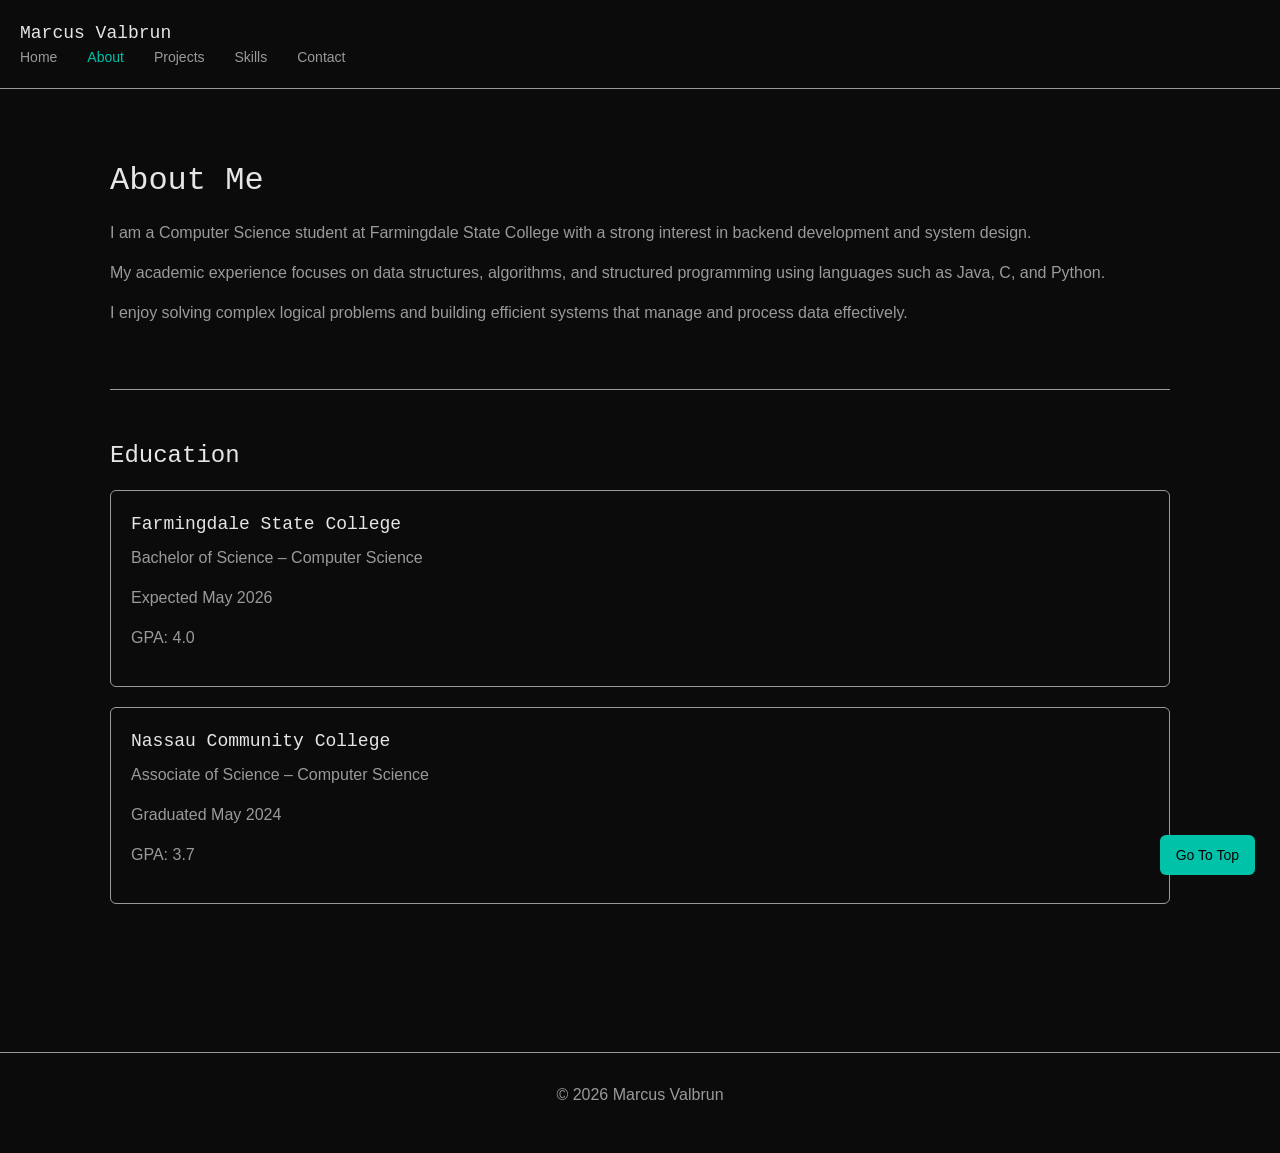
==== about.html @ 6ffaa1a3 "Add files via upload" ====
<!DOCTYPE html>
<html lang="en">
<head>
<meta charset="UTF-8">
<meta name="viewport" content="width=device-width, initial-scale=1.0">
<title>About | Marcus Valbrun</title>
<link rel="stylesheet" href="css/styles.css">
</head>

<body>

<header>
<nav class="top-nav">

<a href="index.html" class="nav-logo">Marcus Valbrun</a>

<div class="nav-links">
<a href="index.html">Home</a>
<a href="about.html" class="active">About</a>
<a href="projects.html">Projects</a>
<a href="skills.html">Skills</a>
<a href="contact.html">Contact</a>
</div>

</nav>
</header>

<main class="container">

<section class="section">

<h1>About Me</h1>

<p>
I am a Computer Science student at Farmingdale State College with a strong
interest in backend development and system design.
</p>

<p>
My academic experience focuses on data structures, algorithms, and
structured programming using languages such as Java, C, and Python.
</p>

<p>
I enjoy solving complex logical problems and building efficient systems
that manage and process data effectively.
</p>

</section>

<section class="section">

<h2>Education</h2>

<div class="card">

<h3>Farmingdale State College</h3>

<p>Bachelor of Science – Computer Science</p>

<p>Expected May 2026</p>

<p>GPA: 4.0</p>

</div>

<div class="card">

<h3>Nassau Community College</h3>

<p>Associate of Science – Computer Science</p>

<p>Graduated May 2024</p>

<p>GPA: 3.7</p>

</div>

</section>

</main>

<footer class="footer">

<p>© 2026 Marcus Valbrun</p>

</footer>

<button id="topBtn">Go To Top</button>
<script src="js/script.js"></script>
</body>
</html>
---- css/styles.css ----
/* =========================================
   MARCUS VALBRUN PORTFOLIO DESIGN SYSTEM
   Adapted from Figma wireframe
========================================= */

/* ---------- DESIGN TOKENS ---------- */

:root {

  --background:#0B0B0B;
  --foreground:#E6E6E6;

  --accent:#00C2A8;
  --muted:#9A9A9A;

  --border:#9A9A9A;

  --radius:6px;

  --container-width:1100px;

  --spacing-sm:8px;
  --spacing-md:16px;
  --spacing-lg:32px;
  --spacing-xl:48px;
}

/* Light Mode */

.light-mode{
--background:#ffffff;
--text:#111111;
--muted:#555555;
--border:#dddddd;
--accent:#00C2A8;
}


/* ---------- RESET ---------- */

*{
margin:0;
padding:0;
box-sizing:border-box;
}

body{

background:var(--background);
color:var(--foreground);

font-family:
-apple-system,
BlinkMacSystemFont,
"Segoe UI",
Roboto,
Helvetica,
Arial,
sans-serif;

line-height:1.5;
}


/* ---------- TYPOGRAPHY ---------- */

h1,h2,h3{

font-family:
ui-monospace,
"Cascadia Code",
"Source Code Pro",
Menlo,
Consolas,
monospace;

font-weight:500;

}

h1{
font-size:32px;
margin-bottom:var(--spacing-md);
}

h2{
font-size:24px;
margin-bottom:var(--spacing-md);
}

h3{
font-size:18px;
margin-bottom:var(--spacing-sm);
}

p{
color:var(--muted);
margin-bottom:var(--spacing-md);
}


/* ---------- LINKS ---------- */

a{
color:inherit;
text-decoration:none;
}

a:hover{
color:var(--accent);
}


/* ---------- LAYOUT ---------- */

.container{

max-width:var(--container-width);
margin:auto;

padding:20px;

}

.section{

padding:var(--spacing-xl) 0;
border-bottom:1px solid var(--border);

}

.section:last-child{
border-bottom:none;
}


/* ---------- NAVBAR ---------- */

.top-nav{

border-bottom:1px solid var(--border);
padding:20px;

}

.nav-content{

display:flex;
justify-content:space-between;
align-items:center;

max-width:var(--container-width);
margin:auto;

}

.nav-logo{

font-family:monospace;
font-size:18px;

}

.nav-links{

display:flex;
gap:30px;

}

.nav-links a{

font-size:14px;
color:var(--muted);

}

.nav-links a.active{

color:var(--accent);

}


/* ---------- BUTTONS ---------- */

.button-group{
display:flex;
gap:15px;
margin-top:20px;
}

.btn-primary{

background:var(--accent);
color:#000;

padding:12px 22px;

border-radius:var(--radius);

font-size:14px;

border:none;

cursor:pointer;

}

.btn-primary:hover{

background:#00a890;

}

.btn-secondary{

border:1px solid var(--foreground);
padding:12px 22px;

border-radius:var(--radius);

font-size:14px;

}

.btn-secondary:hover{

background:#111;

}


/* ---------- TAGS ---------- */

.tag-container{

display:flex;
flex-wrap:wrap;
gap:10px;

}

.tag{

border:1px solid var(--border);

padding:6px 10px;

font-size:13px;

border-radius:var(--radius);

}


/* ---------- PROJECT CARDS ---------- */

.project-card{

border:1px solid var(--border);

padding:25px;

margin-bottom:25px;

border-radius:var(--radius);

transition:0.2s;

}

.project-card:hover{

border-color:var(--accent);

}

.tech{

font-size:13px;
color:var(--accent);

margin-top:10px;

}


/* ---------- CARDS ---------- */

.card{

border:1px solid var(--border);

padding:20px;

border-radius:var(--radius);

margin-bottom:20px;

}


/* ---------- CONTACT FORM ---------- */

.contact-form{

display:flex;
flex-direction:column;

gap:15px;

max-width:500px;

}

input, textarea{

background:transparent;

border:1px solid var(--border);

padding:10px;

color:var(--foreground);

border-radius:var(--radius);

}

input:focus,
textarea:focus{

outline:none;
border-color:var(--accent);

}


/* ---------- FOOTER ---------- */

.footer{

border-top:1px solid var(--border);

margin-top:60px;

padding:30px;

text-align:center;

}

.footer-links{

margin-top:10px;

display:flex;
justify-content:center;
gap:20px;

}

.footer-links a{

font-size:14px;
color:var(--muted);

}

.footer-links a:hover{

color:var(--accent);

}

/* ---------- Top Button ---------- */

#topBtn {

position: fixed;
bottom: 25px;
right: 25px;

background: var(--accent);
color: black;

border: none;
padding: 12px 16px;

font-size: 14px;

border-radius: 6px;

cursor: pointer;

z-index: 1000;

}

#topBtn:hover{
opacity:0.8;
}

/* ---------- RESPONSIVE ---------- */

@media(max-width:768px){

.nav-links{
gap:15px;
}

.button-group{
flex-direction:column;
}

}
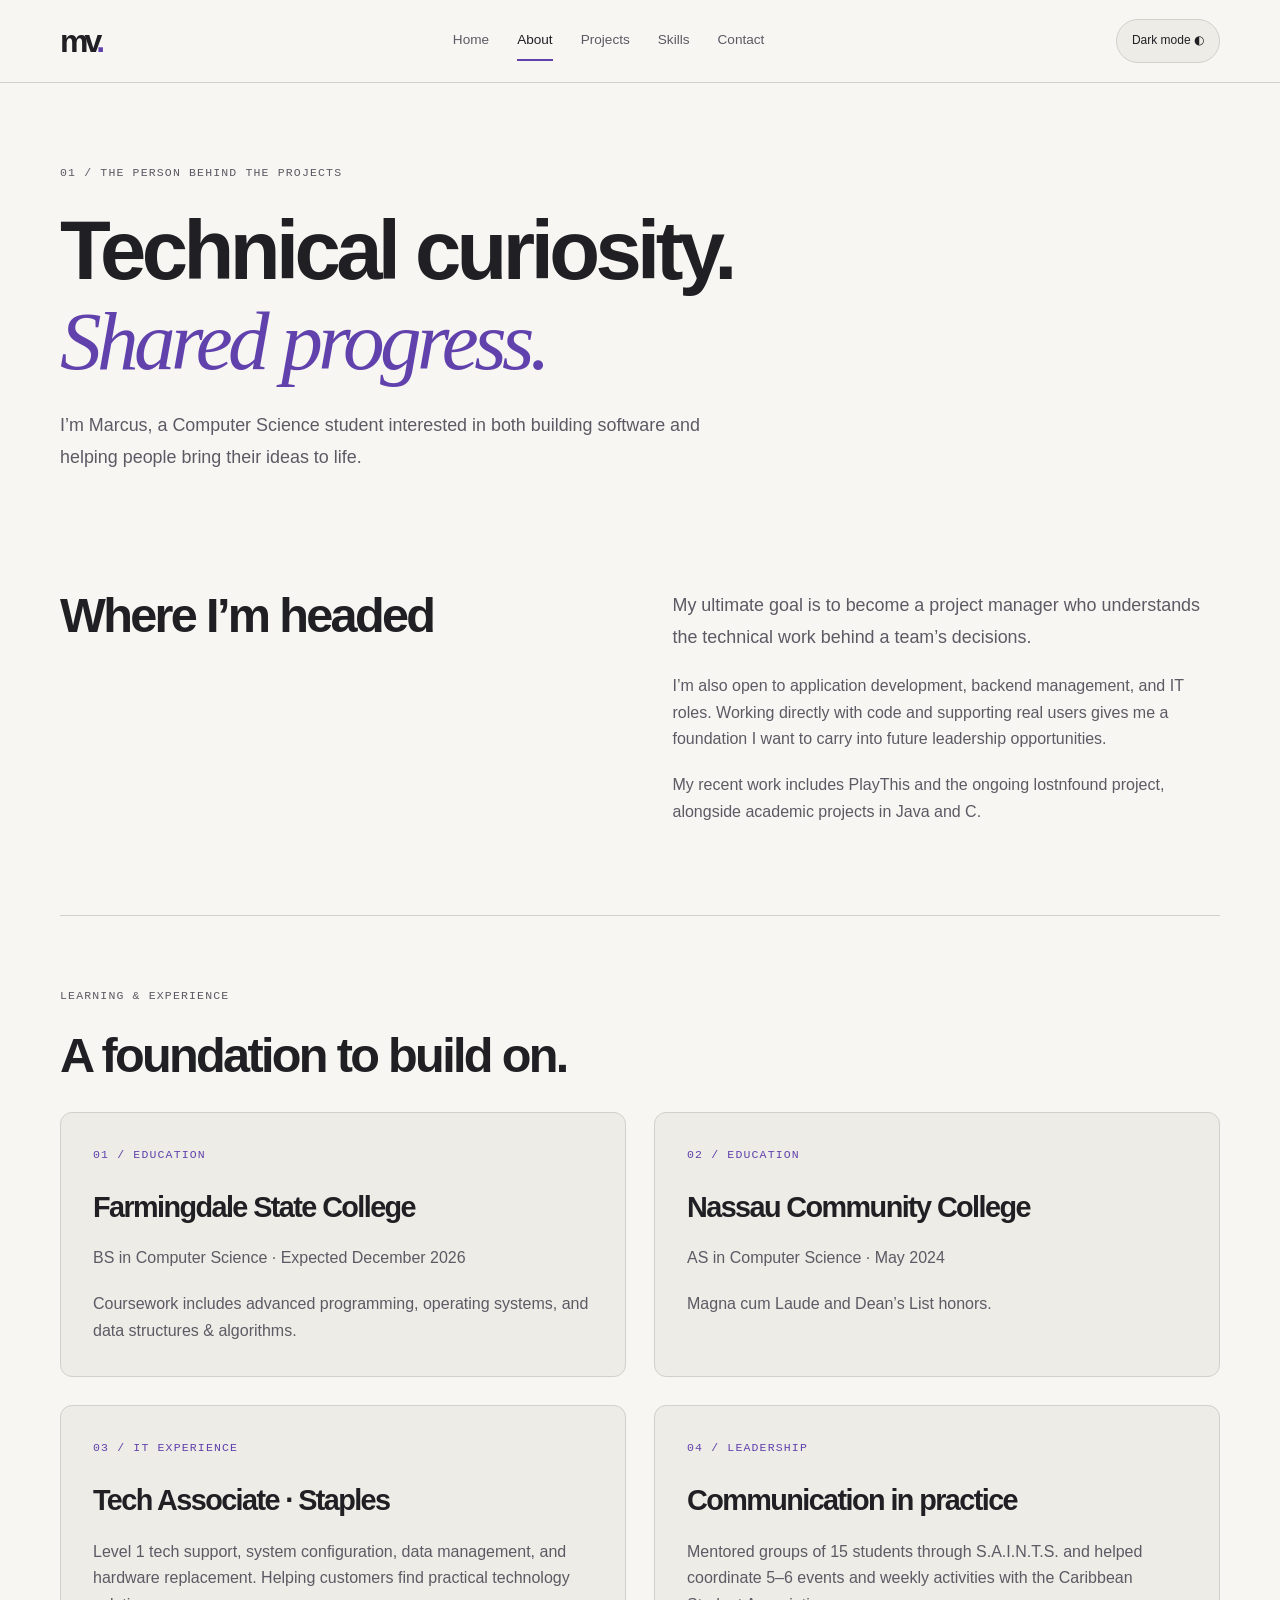
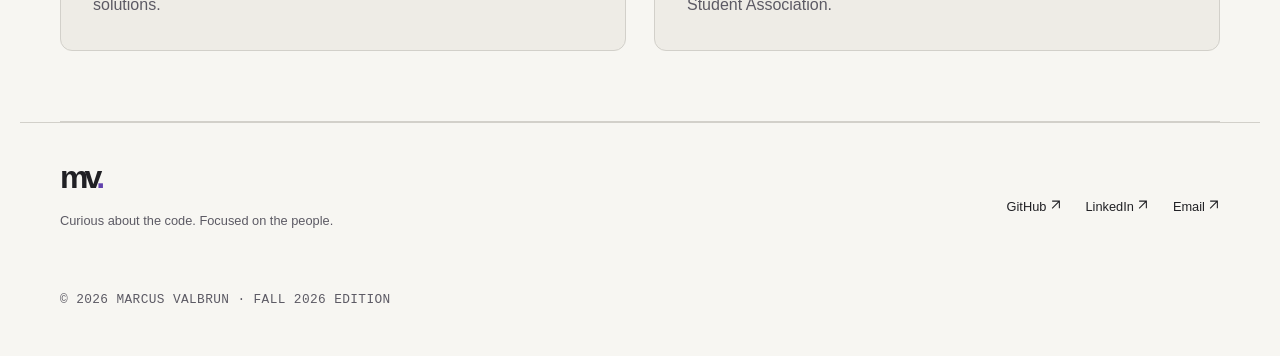
==== commit 004c4096: "Refresh portfolio for Fall 2026 midsemester project" ====
--- a/about.html
+++ b/about.html
@@ -1,92 +1,133 @@
-<!DOCTYPE html>
+<!doctype html>
 <html lang="en">
-<head>
-<meta charset="UTF-8">
-<meta name="viewport" content="width=device-width, initial-scale=1.0">
-<title>About | Marcus Valbrun</title>
-<link rel="stylesheet" href="css/styles.css">
-</head>
-
-<body>
-
-<header>
-<nav class="top-nav">
-
-<a href="index.html" class="nav-logo">Marcus Valbrun</a>
-
-<div class="nav-links">
-<a href="index.html">Home</a>
-<a href="about.html" class="active">About</a>
-<a href="projects.html">Projects</a>
-<a href="skills.html">Skills</a>
-<a href="contact.html">Contact</a>
-</div>
-
-</nav>
-</header>
-
-<main class="container">
-
-<section class="section">
-
-<h1>About Me</h1>
-
-<p>
-I am a Computer Science student at Farmingdale State College with a strong
-interest in backend development and system design.
-</p>
-
-<p>
-My academic experience focuses on data structures, algorithms, and
-structured programming using languages such as Java, C, and Python.
-</p>
-
-<p>
-I enjoy solving complex logical problems and building efficient systems
-that manage and process data effectively.
-</p>
-
-</section>
-
-<section class="section">
-
-<h2>Education</h2>
-
-<div class="card">
-
-<h3>Farmingdale State College</h3>
-
-<p>Bachelor of Science – Computer Science</p>
-
-<p>Expected May 2026</p>
-
-<p>GPA: 4.0</p>
-
-</div>
-
-<div class="card">
-
-<h3>Nassau Community College</h3>
-
-<p>Associate of Science – Computer Science</p>
-
-<p>Graduated May 2024</p>
-
-<p>GPA: 3.7</p>
-
-</div>
-
-</section>
-
-</main>
-
-<footer class="footer">
-
-<p>© 2026 Marcus Valbrun</p>
-
-</footer>
-
-<button id="topBtn">Go To Top</button>
-<script src="js/script.js"></script>
-</body>
-</html>+  <head>
+    <meta charset="UTF-8" />
+    <meta name="viewport" content="width=device-width, initial-scale=1" />
+    <meta
+      name="description"
+      content="Marcus Valbrun — Computer Science student, aspiring project manager, and developer open to application development, backend leadership, and IT opportunities."
+    />
+    <title>About | Marcus Valbrun</title>
+    <script src="js/theme.js"></script>
+    <link rel="stylesheet" href="css/styles.css" />
+    <script src="js/script.js" defer></script>
+  </head>
+  <body>
+    <a class="skip-link" href="#main">Skip to content</a>
+    <header class="site-header">
+      <nav class="nav-wrap" aria-label="Main navigation">
+        <a class="brand" href="index.html" aria-label="Marcus Valbrun home"
+          >mv<span>.</span></a
+        >
+        <div class="nav-links">
+          <a href="index.html">Home</a
+          ><a href="about.html" aria-current="page">About</a
+          ><a href="projects.html">Projects</a><a href="skills.html">Skills</a
+          ><a href="contact.html">Contact</a>
+        </div>
+        <button
+          class="theme-toggle"
+          type="button"
+          aria-label="Switch color theme"
+          hidden
+        >
+          Light mode <span aria-hidden="true">◐</span>
+        </button>
+      </nav>
+    </header>
+    <main id="main" class="container">
+      <section class="page-intro">
+        <p class="eyebrow">01 / The person behind the projects</p>
+        <h1>
+          Technical curiosity.<br /><span class="accent-word"
+            >Shared progress.</span
+          >
+        </h1>
+        <p class="lead">
+          I’m Marcus, a Computer Science student interested in both building
+          software and helping people bring their ideas to life.
+        </p>
+      </section>
+      <section class="section two-column">
+        <h2>Where I’m headed</h2>
+        <div>
+          <p class="lead">
+            My ultimate goal is to become a project manager who understands the
+            technical work behind a team’s decisions.
+          </p>
+          <p>
+            I’m also open to application development, backend management, and IT
+            roles. Working directly with code and supporting real users gives me
+            a foundation I want to carry into future leadership opportunities.
+          </p>
+          <p>
+            My recent work includes PlayThis and the ongoing lostnfound project,
+            alongside academic projects in Java and C.
+          </p>
+        </div>
+      </section>
+      <section class="section">
+        <p class="eyebrow">Learning &amp; experience</p>
+        <h2>A foundation to build on.</h2>
+        <div class="detail-grid">
+          <article class="card">
+            <span class="card-number">01 / Education</span>
+            <h3>Farmingdale State College</h3>
+            <p>BS in Computer Science · Expected December 2026</p>
+            <p>
+              Coursework includes advanced programming, operating systems, and
+              data structures &amp; algorithms.
+            </p>
+          </article>
+          <article class="card">
+            <span class="card-number">02 / Education</span>
+            <h3>Nassau Community College</h3>
+            <p>AS in Computer Science · May 2024</p>
+            <p>Magna cum Laude and Dean’s List honors.</p>
+          </article>
+          <article class="card">
+            <span class="card-number">03 / IT experience</span>
+            <h3>Tech Associate · Staples</h3>
+            <p>
+              Level 1 tech support, system configuration, data management, and
+              hardware replacement. Helping customers find practical technology
+              solutions.
+            </p>
+          </article>
+          <article class="card">
+            <span class="card-number">04 / Leadership</span>
+            <h3>Communication in practice</h3>
+            <p>
+              Mentored groups of 15 students through S.A.I.N.T.S. and helped
+              coordinate 5–6 events and weekly activities with the Caribbean
+              Student Association.
+            </p>
+          </article>
+        </div>
+      </section>
+    </main>
+    <footer class="footer container">
+      <div>
+        <a class="brand" href="index.html">mv<span>.</span></a>
+        <p>Curious about the code. Focused on the people.</p>
+      </div>
+      <div class="footer-links">
+        <a href="https://github.com/visionarymarc"
+          >GitHub
+          <svg class="arrow-icon" viewBox="0 0 16 16" aria-hidden="true">
+            <path d="M3 13 13 3M3 3h10v10" /></svg></a
+        ><a href="https://www.linkedin.com/in/marcus-valbrun-477127210/"
+          >LinkedIn
+          <svg class="arrow-icon" viewBox="0 0 16 16" aria-hidden="true">
+            <path d="M3 13 13 3M3 3h10v10" /></svg></a
+        ><a href="mailto:valbrunmarcus@gmail.com"
+          >Email
+          <svg class="arrow-icon" viewBox="0 0 16 16" aria-hidden="true">
+            <path d="M3 13 13 3M3 3h10v10" /></svg
+        ></a>
+      </div>
+      <p class="fine-print">© 2026 Marcus Valbrun · Fall 2026 edition</p>
+    </footer>
+    <button id="topBtn" type="button" aria-label="Back to top" hidden>↑</button>
+  </body>
+</html>
--- a/css/styles.css
+++ b/css/styles.css
@@ -1,417 +1,746 @@
-/* =========================================
-   MARCUS VALBRUN PORTFOLIO DESIGN SYSTEM
-   Adapted from Figma wireframe
-========================================= */
-
-/* ---------- DESIGN TOKENS ---------- */
-
+/* Fall 2026: shared color tokens keep every page and both themes consistent. */
 :root {
-
-  --background:#0B0B0B;
-  --foreground:#E6E6E6;
-
-  --accent:#00C2A8;
-  --muted:#9A9A9A;
-
-  --border:#9A9A9A;
-
-  --radius:6px;
-
-  --container-width:1100px;
-
-  --spacing-sm:8px;
-  --spacing-md:16px;
-  --spacing-lg:32px;
-  --spacing-xl:48px;
-}
-
-/* Light Mode */
-
-.light-mode{
---background:#ffffff;
---text:#111111;
---muted:#555555;
---border:#dddddd;
---accent:#00C2A8;
-}
-
-
-/* ---------- RESET ---------- */
-
-*{
-margin:0;
-padding:0;
-box-sizing:border-box;
-}
-
-body{
-
-background:var(--background);
-color:var(--foreground);
-
-font-family:
--apple-system,
-BlinkMacSystemFont,
-"Segoe UI",
-Roboto,
-Helvetica,
-Arial,
-sans-serif;
-
-line-height:1.5;
-}
-
-
-/* ---------- TYPOGRAPHY ---------- */
-
-h1,h2,h3{
-
-font-family:
-ui-monospace,
-"Cascadia Code",
-"Source Code Pro",
-Menlo,
-Consolas,
-monospace;
-
-font-weight:500;
-
-}
-
-h1{
-font-size:32px;
-margin-bottom:var(--spacing-md);
-}
-
-h2{
-font-size:24px;
-margin-bottom:var(--spacing-md);
-}
-
-h3{
-font-size:18px;
-margin-bottom:var(--spacing-sm);
-}
-
-p{
-color:var(--muted);
-margin-bottom:var(--spacing-md);
-}
-
-
-/* ---------- LINKS ---------- */
-
-a{
-color:inherit;
-text-decoration:none;
-}
-
-a:hover{
-color:var(--accent);
-}
-
-
-/* ---------- LAYOUT ---------- */
-
-.container{
-
-max-width:var(--container-width);
-margin:auto;
-
-padding:20px;
-
-}
-
-.section{
-
-padding:var(--spacing-xl) 0;
-border-bottom:1px solid var(--border);
-
-}
-
-.section:last-child{
-border-bottom:none;
-}
-
-
-/* ---------- NAVBAR ---------- */
-
-.top-nav{
-
-border-bottom:1px solid var(--border);
-padding:20px;
-
-}
-
-.nav-content{
-
-display:flex;
-justify-content:space-between;
-align-items:center;
-
-max-width:var(--container-width);
-margin:auto;
-
-}
-
-.nav-logo{
-
-font-family:monospace;
-font-size:18px;
-
-}
-
-.nav-links{
-
-display:flex;
-gap:30px;
-
-}
-
-.nav-links a{
-
-font-size:14px;
-color:var(--muted);
-
-}
-
-.nav-links a.active{
-
-color:var(--accent);
-
-}
-
-
-/* ---------- BUTTONS ---------- */
-
-.button-group{
-display:flex;
-gap:15px;
-margin-top:20px;
-}
-
-.btn-primary{
-
-background:var(--accent);
-color:#000;
-
-padding:12px 22px;
-
-border-radius:var(--radius);
-
-font-size:14px;
-
-border:none;
-
-cursor:pointer;
-
-}
-
-.btn-primary:hover{
-
-background:#00a890;
-
-}
-
-.btn-secondary{
-
-border:1px solid var(--foreground);
-padding:12px 22px;
-
-border-radius:var(--radius);
-
-font-size:14px;
-
-}
-
-.btn-secondary:hover{
-
-background:#111;
-
-}
-
-
-/* ---------- TAGS ---------- */
-
-.tag-container{
-
-display:flex;
-flex-wrap:wrap;
-gap:10px;
-
-}
-
-.tag{
-
-border:1px solid var(--border);
-
-padding:6px 10px;
-
-font-size:13px;
-
-border-radius:var(--radius);
-
-}
-
-
-/* ---------- PROJECT CARDS ---------- */
-
-.project-card{
-
-border:1px solid var(--border);
-
-padding:25px;
-
-margin-bottom:25px;
-
-border-radius:var(--radius);
-
-transition:0.2s;
-
-}
-
-.project-card:hover{
-
-border-color:var(--accent);
-
-}
-
-.tech{
-
-font-size:13px;
-color:var(--accent);
-
-margin-top:10px;
-
-}
-
-
-/* ---------- CARDS ---------- */
-
-.card{
-
-border:1px solid var(--border);
-
-padding:20px;
-
-border-radius:var(--radius);
-
-margin-bottom:20px;
-
-}
-
-
-/* ---------- CONTACT FORM ---------- */
-
-.contact-form{
-
-display:flex;
-flex-direction:column;
-
-gap:15px;
-
-max-width:500px;
-
-}
-
-input, textarea{
-
-background:transparent;
-
-border:1px solid var(--border);
-
-padding:10px;
-
-color:var(--foreground);
-
-border-radius:var(--radius);
-
-}
-
-input:focus,
-textarea:focus{
-
-outline:none;
-border-color:var(--accent);
-
-}
-
-
-/* ---------- FOOTER ---------- */
-
-.footer{
-
-border-top:1px solid var(--border);
-
-margin-top:60px;
-
-padding:30px;
-
-text-align:center;
-
-}
-
-.footer-links{
-
-margin-top:10px;
-
-display:flex;
-justify-content:center;
-gap:20px;
-
-}
-
-.footer-links a{
-
-font-size:14px;
-color:var(--muted);
-
-}
-
-.footer-links a:hover{
-
-color:var(--accent);
-
-}
-
-/* ---------- Top Button ---------- */
-
+  color-scheme: dark;
+  --bg: #141518;
+  --surface: #1d1e23;
+  --text: #f5f4f0;
+  --muted: #b4b4be;
+  --line: #38393f;
+  --accent: #c4b2ff;
+  --lime: #d8f57b;
+  --button-text: #1a2010;
+  --header: rgba(20, 21, 24, 0.94);
+}
+:root[data-theme="light"] {
+  color-scheme: light;
+  --bg: #f7f6f2;
+  --surface: #eeece6;
+  --text: #202024;
+  --muted: #5c5a64;
+  --line: #d2d0ca;
+  --accent: #6142ad;
+  --lime: #d8f57b;
+  --header: rgba(247, 246, 242, 0.94);
+}
+* {
+  box-sizing: border-box;
+}
+html {
+  scroll-behavior: smooth;
+  scroll-padding-top: 110px;
+}
+body {
+  margin: 0;
+  background: var(--bg);
+  color: var(--text);
+  font-family: Arial, Helvetica, sans-serif;
+  line-height: 1.65;
+}
+a {
+  color: inherit;
+  text-decoration: none;
+}
+button,
+input,
+textarea {
+  font: inherit;
+}
+button,
+a,
+input,
+textarea {
+  -webkit-tap-highlight-color: transparent;
+}
+button {
+  cursor: pointer;
+}
+a:hover {
+  color: var(--accent);
+}
+:focus-visible {
+  outline: 3px solid var(--accent);
+  outline-offset: 5px;
+}
+::selection {
+  background: var(--accent);
+  color: var(--bg);
+}
+p {
+  color: var(--muted);
+  margin: 0 0 1.25rem;
+}
+h1,
+h2,
+h3 {
+  line-height: 1.08;
+  letter-spacing: -0.055em;
+  margin: 0 0 1.4rem;
+  font-weight: 700;
+}
+h1 {
+  font-size: clamp(3rem, 6.5vw, 5.9rem);
+}
+h2 {
+  font-size: clamp(2rem, 3.8vw, 3.4rem);
+}
+h3 {
+  font-size: 1.8rem;
+}
+h1 .accent-word {
+  font-family: Georgia, serif;
+  font-weight: 400;
+  font-style: italic;
+  letter-spacing: -0.055em;
+  color: var(--accent);
+}
+.accent {
+  color: var(--accent);
+}
+.muted {
+  color: var(--muted);
+}
+.container {
+  max-width: 1240px;
+  padding: 0 40px;
+  margin: auto;
+}
+.eyebrow,
+.card-number,
+.art-caption,
+.art-bottom,
+.note-label,
+.fine-print {
+  font-family: ui-monospace, Consolas, monospace;
+  font-size: 0.72rem;
+  letter-spacing: 0.1em;
+  text-transform: uppercase;
+}
+.eyebrow {
+  margin-bottom: 24px;
+}
+.lead {
+  font-size: 1.12rem;
+  max-width: 660px;
+  line-height: 1.8;
+}
+.site-header {
+  position: sticky;
+  top: 0;
+  z-index: 10;
+  background: var(--header);
+  backdrop-filter: blur(16px);
+  border-bottom: 1px solid var(--line);
+}
+.nav-wrap {
+  max-width: 1240px;
+  margin: auto;
+  padding: 19px 40px;
+  display: flex;
+  align-items: center;
+  justify-content: space-between;
+  gap: 24px;
+}
+.brand {
+  font-size: 2rem;
+  letter-spacing: -0.12em;
+  font-weight: 800;
+  line-height: 1;
+}
+.brand span {
+  color: var(--accent);
+}
+.nav-links {
+  display: flex;
+  gap: 28px;
+}
+.nav-links a {
+  font-size: 0.85rem;
+  color: var(--muted);
+  padding: 8px 0;
+}
+.nav-links a:hover,
+.nav-links [aria-current="page"] {
+  color: var(--text);
+}
+.nav-links [aria-current="page"] {
+  border-bottom: 2px solid var(--accent);
+}
+.theme-toggle {
+  border: 1px solid var(--line);
+  border-radius: 30px;
+  background: var(--surface);
+  color: var(--text);
+  padding: 9px 15px;
+  font-size: 0.75rem;
+  min-height: 44px;
+}
+.theme-toggle span {
+  margin-left: 10px;
+}
+.skip-link {
+  position: fixed;
+  top: -100px;
+  left: 20px;
+  z-index: 30;
+  background: var(--lime);
+  color: #141518;
+  padding: 12px;
+}
+.skip-link:focus {
+  top: 10px;
+}
+.hero {
+  display: grid;
+  grid-template-columns: 1fr 275px;
+  align-items: center;
+  gap: 45px;
+  padding: 88px 0 72px;
+}
+.hero h1 {
+  font-size: clamp(3.3rem, 6.5vw, 5.7rem);
+}
+.hero .lead {
+  max-width: 600px;
+}
+.status-dot {
+  display: inline-block;
+  width: 7px;
+  height: 7px;
+  background: var(--lime);
+  border: 1px solid #708044;
+  border-radius: 50%;
+  margin-right: 10px;
+}
+.button-group {
+  display: flex;
+  gap: 12px;
+  flex-wrap: wrap;
+  margin-top: 30px;
+}
+.button {
+  display: inline-flex;
+  align-items: center;
+  justify-content: space-between;
+  gap: 28px;
+  padding: 14px 23px;
+  border-radius: 6px;
+  border: 1px solid var(--line);
+  font-size: 0.85rem;
+  font-weight: 600;
+  transition:
+    transform 0.2s,
+    box-shadow 0.2s;
+}
+.button:hover {
+  transform: translateY(-3px);
+  box-shadow: 0 6px 0 var(--line);
+}
+.primary,
+.primary:hover {
+  background: var(--lime);
+  color: var(--button-text);
+  border-color: var(--lime);
+}
+.secondary {
+  color: var(--text);
+}
+.hero-note {
+  position: relative;
+  transform: rotate(4deg);
+  background: #c4b2ff;
+  color: #251b3b;
+  padding: 27px 25px;
+  min-height: 330px;
+  border-radius: 4px;
+}
+.hero-note p {
+  color: #251b3b;
+}
+.hero-note > p:not(.eyebrow) {
+  font-size: 1.6rem;
+  line-height: 1.4;
+  letter-spacing: -0.03em;
+}
+.hero-note .eyebrow {
+  margin-top: 65px;
+  font-size: 0.62rem;
+}
+.hero-note em {
+  font-family: Georgia, serif;
+}
+.big-star {
+  position: absolute;
+  right: 20px;
+  top: 5px;
+  font-size: 5.5rem;
+  line-height: 1.2;
+  animation: rotate-star 35s linear infinite;
+}
+.note-label {
+  font-size: 0.55rem;
+  letter-spacing: 0.04em;
+}
+.focus-strip {
+  border-top: 1px solid var(--line);
+  border-bottom: 1px solid var(--line);
+  padding: 20px 0;
+  display: flex;
+  align-items: center;
+  justify-content: space-between;
+  gap: 15px;
+  font-family: ui-monospace, monospace;
+  font-size: 0.72rem;
+  letter-spacing: 0.08em;
+}
+.focus-strip [aria-hidden] {
+  color: var(--accent);
+  font-size: 1.3rem;
+}
+.section {
+  padding: 70px 0;
+  border-bottom: 1px solid var(--line);
+}
+.section-heading {
+  display: flex;
+  justify-content: space-between;
+  align-items: center;
+  gap: 20px;
+  margin-bottom: 24px;
+}
+.section-heading h2 {
+  margin-bottom: 0;
+}
+.text-link {
+  display: inline-block;
+  border-bottom: 1px solid var(--line);
+  padding: 7px 0;
+  font-size: 0.9rem;
+}
+.project-grid,
+.detail-grid {
+  display: grid;
+  grid-template-columns: repeat(2, minmax(0, 1fr));
+  gap: 28px;
+}
+.project-card {
+  border: 1px solid var(--line);
+  border-radius: 12px;
+  overflow: hidden;
+  background: var(--surface);
+  transition:
+    transform 0.25s,
+    border-color 0.25s;
+}
+.project-card:hover {
+  transform: translateY(-5px);
+  border-color: var(--accent);
+}
+.project-art {
+  height: 290px;
+  padding: 24px 28px;
+  position: relative;
+  overflow: hidden;
+  display: flex;
+  flex-direction: column;
+  justify-content: space-between;
+}
+.art-caption,
+.art-bottom {
+  font-size: 0.6rem;
+  position: relative;
+  z-index: 1;
+}
+.play-art {
+  background: #c5b4f6;
+  color: #231b34;
+}
+.project-art strong {
+  font-size: 3.6rem;
+  line-height: 0.95;
+  letter-spacing: -0.07em;
+  position: relative;
+  z-index: 1;
+}
+.equalizer {
+  position: absolute;
+  right: 20px;
+  bottom: 0;
+  top: 70px;
+  display: flex;
+  align-items: center;
+  gap: 7px;
+  transform: rotate(-15deg);
+  opacity: 0.35;
+}
+.equalizer i {
+  width: 16px;
+  height: 60%;
+  background: #655094;
+  border-radius: 30px;
+  animation: beat 3s ease-in-out infinite alternate;
+}
+.equalizer i:nth-child(2n) {
+  height: 90%;
+  animation-delay: -1s;
+}
+.equalizer i:nth-child(3n) {
+  height: 35%;
+  animation-delay: -2s;
+}
+.lost-art {
+  background: #d8f57b;
+  color: #293519;
+}
+.lost-art strong {
+  font-size: 3.2rem;
+}
+.lost-art strong > span:not(.asterisk) {
+  font-family: Georgia, serif;
+  font-style: italic;
+  font-weight: 400;
+}
+.asterisk {
+  display: block;
+  font-size: 4rem;
+  margin-top: 10px;
+}
+.orbit {
+  position: absolute;
+  width: 300px;
+  height: 300px;
+  border: 1px solid #9ab44a;
+  border-radius: 50%;
+  right: -70px;
+  top: 45px;
+}
+.orbit:after {
+  content: "";
+  position: absolute;
+  inset: 25px;
+  border: 1px solid #9ab44a;
+  border-radius: 50%;
+}
+.project-copy {
+  padding: 28px;
+}
+.project-copy .eyebrow {
+  font-size: 0.65rem;
+  margin-bottom: 12px;
+}
+.project-copy p {
+  font-size: 0.95rem;
+}
+.project-copy .text-link {
+  margin-top: 16px;
+}
+.tags {
+  display: flex;
+  flex-wrap: wrap;
+  gap: 8px;
+}
+.tags span {
+  border: 1px solid var(--line);
+  border-radius: 30px;
+  padding: 5px 12px;
+  color: var(--muted);
+  font-family: ui-monospace, monospace;
+  font-size: 0.7rem;
+}
+.project-note {
+  margin: 23px 0 0;
+  font-style: italic;
+}
+.about-preview,
+.two-column {
+  display: grid;
+  grid-template-columns: 1fr 1fr;
+  gap: 65px;
+}
+.contact-banner {
+  margin: 70px 0;
+  padding: 48px;
+  background: var(--surface);
+  border: 1px solid var(--line);
+  border-radius: 12px;
+}
+.contact-banner h2 {
+  font-size: clamp(2.4rem, 4.5vw, 4rem);
+}
+.footer {
+  padding-top: 38px;
+  padding-bottom: 25px;
+  border-top: 1px solid var(--line);
+  display: flex;
+  flex-wrap: wrap;
+  justify-content: space-between;
+  gap: 24px;
+}
+.footer p {
+  font-size: 0.8rem;
+  margin-top: 14px;
+}
+.footer-links {
+  display: flex;
+  gap: 24px;
+  align-items: center;
+  font-size: 0.8rem;
+}
+.fine-print {
+  width: 100%;
+  letter-spacing: 0.03em;
+}
+.page-intro {
+  padding: 80px 0 25px;
+}
+.page-intro h1 {
+  max-width: 950px;
+}
+.card {
+  background: var(--surface);
+  border: 1px solid var(--line);
+  padding: 32px;
+  border-radius: 12px;
+}
+.card h2 {
+  font-size: 1.9rem;
+}
+.card-number {
+  display: block;
+  color: var(--accent);
+  margin-bottom: 28px;
+}
+.card p:last-child {
+  margin-bottom: 0;
+}
+.detail-grid {
+  margin-top: 30px;
+}
+.contact-note {
+  margin: 25px 0;
+}
+.email-link {
+  overflow-wrap: anywhere;
+}
+.contact-form {
+  display: flex;
+  flex-direction: column;
+  gap: 10px;
+}
+.contact-form label {
+  font-size: 0.85rem;
+}
+.contact-form input,
+.contact-form textarea {
+  width: 100%;
+  border: 1px solid var(--line);
+  border-radius: 6px;
+  background: var(--surface);
+  color: var(--text);
+  padding: 12px;
+  margin-bottom: 12px;
+}
+.contact-form textarea {
+  resize: vertical;
+}
+.contact-form button:disabled {
+  opacity: 0.6;
+  cursor: not-allowed;
+}
+.contact-form #form-status {
+  font-size: 0.8rem;
+  margin-top: 8px;
+}
 #topBtn {
-
-position: fixed;
-bottom: 25px;
-right: 25px;
-
-background: var(--accent);
-color: black;
-
-border: none;
-padding: 12px 16px;
-
-font-size: 14px;
-
-border-radius: 6px;
-
-cursor: pointer;
-
-z-index: 1000;
-
-}
-
-#topBtn:hover{
-opacity:0.8;
-}
-
-/* ---------- RESPONSIVE ---------- */
-
-@media(max-width:768px){
-
-.nav-links{
-gap:15px;
-}
-
-.button-group{
-flex-direction:column;
-}
-
-}+  position: fixed;
+  right: 22px;
+  bottom: 22px;
+  background: var(--lime);
+  color: #202519;
+  border: 1px solid #75884a;
+  border-radius: 50%;
+  width: 46px;
+  height: 46px;
+  font-size: 1.3rem;
+  z-index: 11;
+}
+[hidden] {
+  display: none !important;
+}
+/* Motion remains decorative: content is always visible, even without JavaScript. */
+@keyframes beat {
+  to {
+    transform: scaleY(0.5);
+  }
+}
+@keyframes rotate-star {
+  to {
+    transform: rotate(360deg);
+  }
+}
+@keyframes arrive {
+  from {
+    opacity: 0.4;
+    transform: translateY(16px);
+  }
+  to {
+    opacity: 1;
+    transform: translateY(0);
+  }
+}
+.hero-copy,
+.page-intro {
+  animation: arrive 0.7s ease-out;
+}
+@media (max-width: 950px) {
+  .hero {
+    grid-template-columns: 1fr 220px;
+    gap: 25px;
+  }
+  .hero-note {
+    padding: 22px 18px;
+  }
+  .hero-note > p:not(.eyebrow) {
+    font-size: 1.4rem;
+  }
+  .hero h1 {
+    font-size: 3.7rem;
+  }
+  .note-label {
+    font-size: 0.48rem;
+  }
+  .project-art strong {
+    font-size: 3rem;
+  }
+  .lost-art strong {
+    font-size: 2.6rem;
+  }
+}
+@media (max-width: 700px) {
+  .container {
+    padding-left: 22px;
+    padding-right: 22px;
+  }
+  .nav-wrap {
+    padding: 14px 22px;
+    flex-wrap: wrap;
+    gap: 12px;
+  }
+  .brand {
+    font-size: 1.8rem;
+  }
+  .nav-links {
+    order: 3;
+    width: 100%;
+    justify-content: space-between;
+    gap: 8px;
+  }
+  .nav-links a {
+    font-size: 0.8rem;
+  }
+  .hero {
+    grid-template-columns: 1fr;
+    padding: 52px 0 40px;
+    gap: 40px;
+  }
+  .hero h1 {
+    font-size: clamp(2.9rem, 10.4vw, 4.6rem);
+  }
+  .hero-note {
+    max-width: 310px;
+    width: 100%;
+    justify-self: center;
+    min-height: 280px;
+    transform: rotate(2deg);
+  }
+  .hero-note .eyebrow {
+    margin-top: 42px;
+  }
+  .hero-note > p:not(.eyebrow) {
+    font-size: 1.5rem;
+  }
+  .note-label {
+    font-size: 0.55rem;
+  }
+  .focus-strip {
+    flex-wrap: wrap;
+    justify-content: center;
+    font-size: 0.58rem;
+    gap: 10px;
+  }
+  .project-grid,
+  .detail-grid,
+  .about-preview,
+  .two-column {
+    grid-template-columns: 1fr;
+    gap: 24px;
+  }
+  .section {
+    padding: 45px 0;
+  }
+  .section-heading {
+    align-items: flex-start;
+  }
+  .section-heading .text-link {
+    white-space: nowrap;
+    font-size: 0.75rem;
+  }
+  .section-heading h2 {
+    font-size: 2rem;
+  }
+  .project-art {
+    height: 270px;
+  }
+  .contact-banner {
+    margin: 45px 0;
+    padding: 28px;
+  }
+  .page-intro {
+    padding-top: 50px;
+  }
+  .card {
+    padding: 25px;
+  }
+  .footer-links {
+    flex-wrap: wrap;
+  }
+  .footer {
+    padding-top: 28px;
+  }
+  .lead {
+    font-size: 1rem;
+  }
+}
+@media (prefers-reduced-motion: reduce) {
+  html {
+    scroll-behavior: auto;
+  }
+  *,
+  *:before,
+  *:after {
+    animation: none !important;
+    transition: none !important;
+  }
+}
+/* Long skill names must wrap rather than force a narrow grid wider. */
+.card,
+.project-card,
+.two-column > *,
+.about-preview > * {
+  min-width: 0;
+}
+h1,
+h2,
+h3 {
+  overflow-wrap: break-word;
+}
+/* Inline vector arrows avoid depending on platform symbol fonts. */
+.arrow-icon {
+  width: 0.9em;
+  height: 0.9em;
+  display: inline-block;
+  flex-shrink: 0;
+  vertical-align: baseline;
+  fill: none;
+  stroke: currentColor;
+  stroke-width: 1.5;
+}
